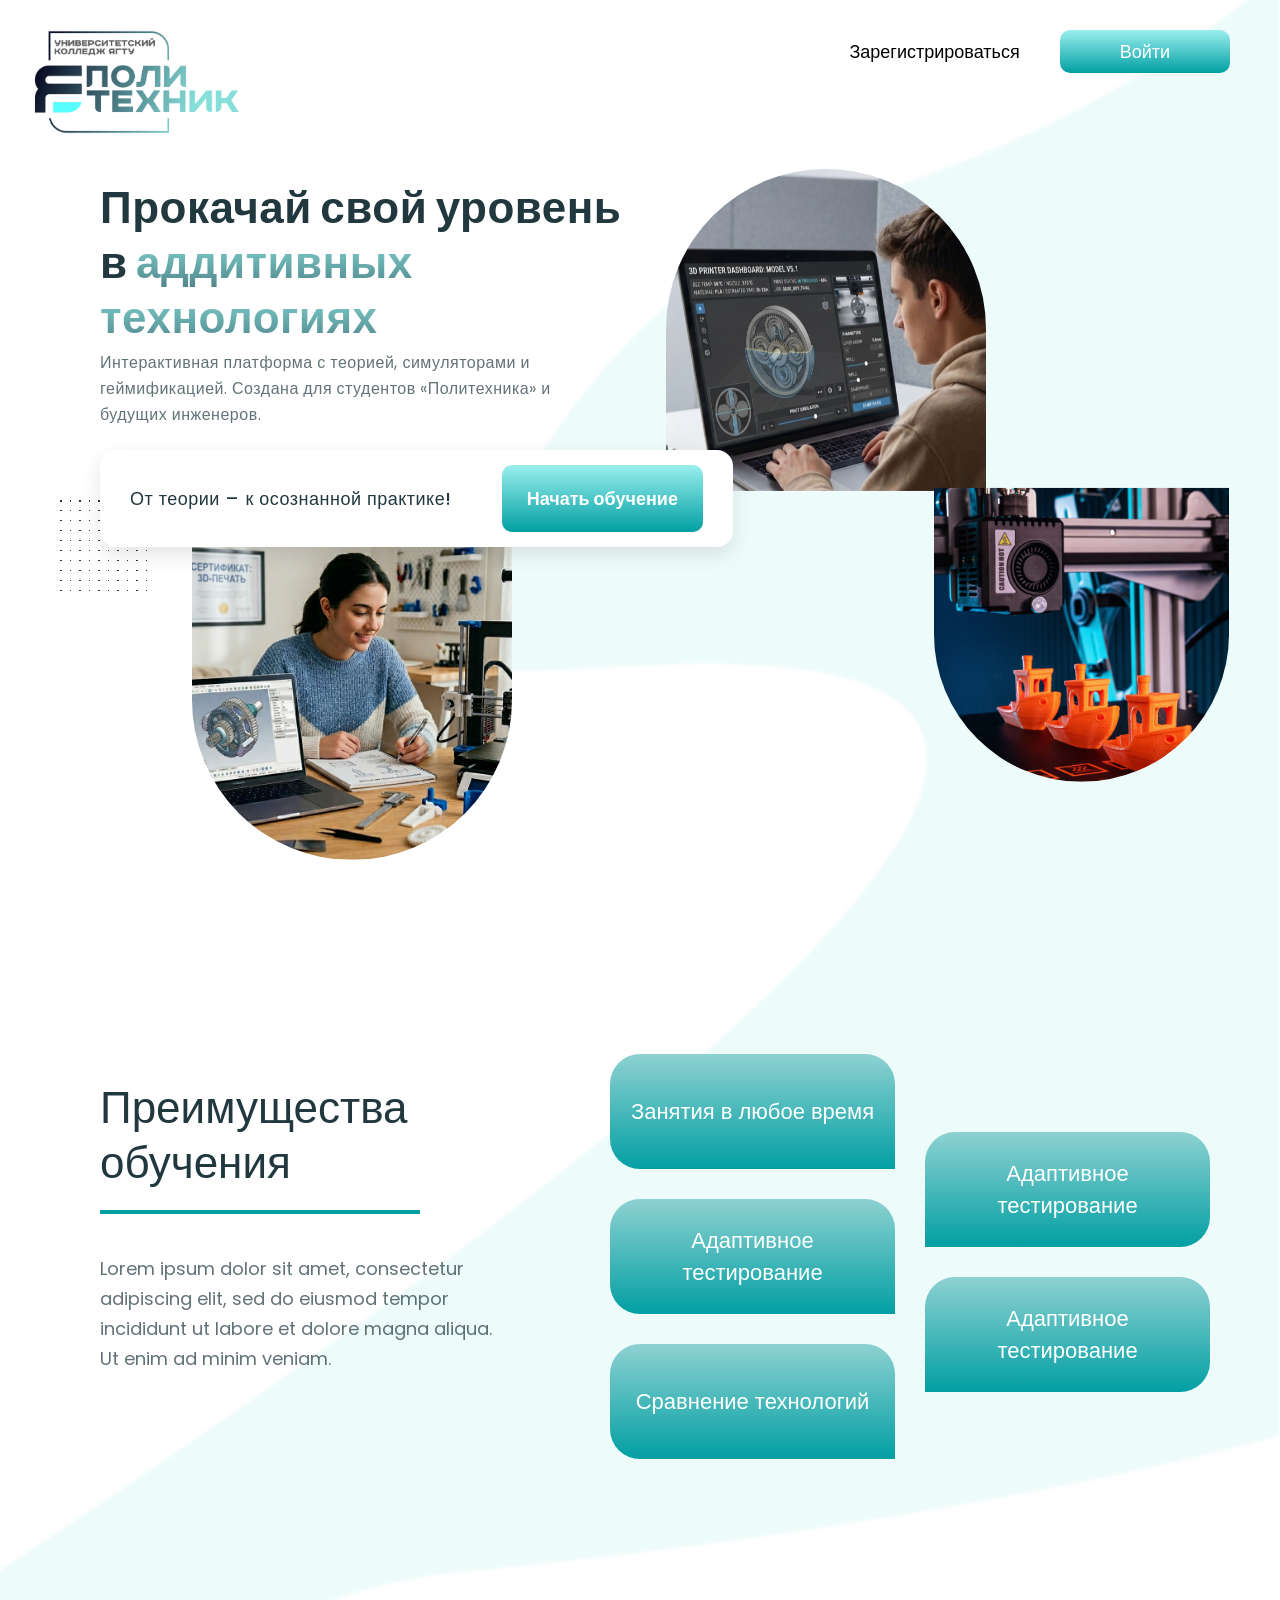
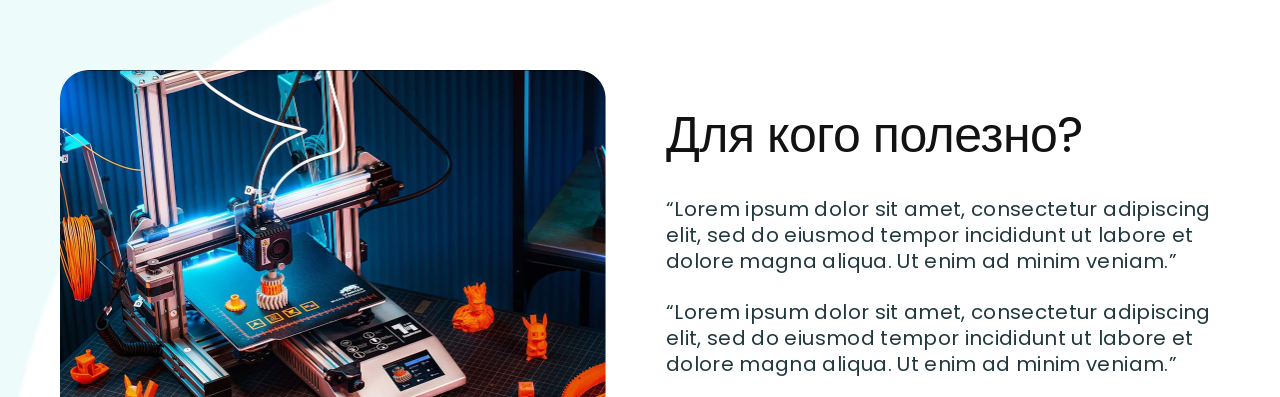
==== Pages/index.html @ 7c8865a9 "index page (Страница превью) - переходы на страницу входа и регистрации - основное превью с информац" ====
<!DOCTYPE html>
<html lang="ru">
<head>
    <meta charset="UTF-8">
    <meta name="viewport" content="width=device-width, initial-scale=1.0, user-scalable=no">
    <title>Главная | Аддитивные технологии</title>
    <link rel="stylesheet" href="index.css">
    <link href="https://fonts.googleapis.com/css2?family=Poppins:wght@400;500;600;700;800;900&display=swap" rel="stylesheet">
</head>
<body>
   <div class="page-container">
    
    <div class="logo">
        <img src="/Pages/img/logo.png" alt="Логотип">
    </div>
    
   <div class="auth-buttons">
        <a href="register.html" class="register-link">Зарегистрироваться</a>
        <a href="login.html" class="login-link">Войти</a>
    </div>

    <div class="auth-vector">
        <img src="/Pages/img/vector_index.png" alt="vector">
    </div>
    
    <div class="content">
        <div class="hero-title">
            Прокачай свой уровень <br>
            в <span class="gradient-text">аддитивных<br>технологиях</span>
        </div>
        
        <div class="hero-subtitle">
            Интерактивная платформа с теорией, симуляторами и геймификацией. Создана для студентов «Политехника» и будущих инженеров.
        </div>
        
        <div class="hero-card">
            <div class="hero-text">
                От теории – к осознанной практике!
            </div>
            <button class="start-btn">Начать обучение</button>
        </div>
    </div>

    <div class="images-block">
        <div class="image-1">
            <img src="/Pages/img/photo2.png" alt="3D печать 1">
        </div>
        <div class="image-2">
            <img src="/Pages/img/photo3.png" alt="3D печать 2">
        </div>
        <div class="image-3">
            <img src="/Pages/img/photo4.png" alt="3D печать 3">
        </div>
    </div>

    <!-- Блок преимуществ -->
    <div class="advantages-section">
        <h2 class="advantages-title">Преимущества<br>обучения</h2>
        <div class="title-line"></div>
        <div class="advantages-quote">
            <p>Lorem ipsum dolor sit amet, consectetur adipiscing elit, sed do eiusmod tempor incididunt ut labore et dolore magna aliqua. Ut enim ad minim veniam.</p>
        </div>
    </div>

    <!-- Элементы в шахматном порядке -->
    <div class="chess-block">
        <div class="chess-column-left">
            <div class="chess-left">
                <span>Занятия в любое время</span>
            </div>
            <div class="chess-left">
                <span>Адаптивное тестирование</span>
            </div>
            <div class="chess-left">
                <span>Сравнение технологий</span>
            </div>
        </div>
        
        <div class="chess-column-right">
            <div class="chess-right">
                <span>Адаптивное тестирование</span>
            </div>
            <div class="chess-right">
                <span>Адаптивное тестирование</span>
            </div>
        </div>
    </div>
    <!-- Блок "Для кого полезно?" -->
    <div class="useful-section">
        <div class="useful-image">
            <img src="/Pages/img/photo5.png" alt="Для кого полезно">
        </div>
        <div class="useful-content">
            <h2 class="useful-title">Для кого полезно?</h2>
            <div class="useful-text">
                <p>“Lorem ipsum dolor sit amet, consectetur adipiscing elit, sed do eiusmod tempor incididunt ut labore et dolore magna aliqua. Ut enim ad minim veniam.”</p>
                <p class="useful-text-second">“Lorem ipsum dolor sit amet, consectetur adipiscing elit, sed do eiusmod tempor incididunt ut labore et dolore magna aliqua. Ut enim ad minim veniam.”</p>
            </div>
        </div>
    </div>
    <!-- Блок сферы применения -->
    <div class="applications-section">
        <h2 class="applications-title">Сферы применения</h2>
        <div class="applications-grid">
            <div class="app-row">
                <button class="app-btn">Группа 1</button>
                <button class="app-btn">Группа 2</button>
                <button class="app-btn">Группа 3</button>
            </div>
            <div class="app-row">
                <button class="app-btn">Группа 4</button>
                <button class="app-btn">Группа 5</button>
            </div>
        </div>
    </div>
<!-- Блок программы обучения с курсами -->
<div class="program-courses-wrapper">
    <div class="bg-vector">
        <img src="/Pages/img/vector_index2.png" alt="фон">
    </div>
    
    <!-- Левая часть: Программа обучения -->
    <div class="program-left">
        <h2 class="program-title">Программа<br>обучения</h2>
        <div class="program-line"></div>
        <div class="program-quote">
            <p>“Lorem ipsum dolor sit amet, consectetur adipiscing elit, sed do eiusmod tempor incididunt ut labore et dolore magna aliqua. Ut enim ad minim veniam.”</p>
        </div>
    </div>
    
    <!-- Правая часть: Курсы -->
    <div class="courses-right">
        <div class="course-card">
            <div class="course-left">
                <span class="course-number">01</span>
                <div class="course-info">
                    <h3 class="course-title">Введение в аддитивные технологии</h3>
                    <span class="course-lessons">4 урока, 8 тестов</span>
                </div>
            </div>
            <div class="course-right">
                <button class="course-expand">+</button>
            </div>
        </div>
        <div class="course-line"></div>
        
        <div class="course-card">
            <div class="course-left">
                <span class="course-number">02</span>
                <div class="course-info">
                    <h3 class="course-title">Основы 3D-моделирования</h3>
                    <span class="course-lessons">6 уроков, 12 тестов</span>
                </div>
            </div>
            <div class="course-right">
                <button class="course-expand">+</button>
            </div>
        </div>
        <div class="course-line"></div>
        
        <div class="course-card">
            <div class="course-left">
                <span class="course-number">03</span>
                <div class="course-info">
                    <h3 class="course-title">Материалы и технологии печати</h3>
                    <span class="course-lessons">5 уроков, 10 тестов</span>
                </div>
            </div>
            <div class="course-right">
                <button class="course-expand">+</button>
            </div>
        </div>
        <div class="course-line"></div>
        
        <div class="course-card">
            <div class="course-left">
                <span class="course-number">04</span>
                <div class="course-info">
                    <h3 class="course-title">Постобработка и финиширование</h3>
                    <span class="course-lessons">4 урока, 8 тестов</span>
                </div>
            </div>
            <div class="course-right">
                <button class="course-expand">+</button>
            </div>
        </div>
        <div class="course-line"></div>
    </div>
</div>

</div>

    <script>
        function createDotOrnament() {
            const ornament = document.createElement('div');
            ornament.className = 'dot-ornament';
            
            // Создаем 100 точек (10x10)
            for (let i = 0; i < 100; i++) {
                const dot = document.createElement('div');
                dot.className = 'dot';
                ornament.appendChild(dot);
            }
            
            // Вставляем после hero-card
            const heroCard = document.querySelector('.hero-card');
            heroCard.insertAdjacentElement('afterend', ornament);
        }
        
        createDotOrnament();
    </script>

    <script>
        // Функция для создания раскрывающихся блоков
        function initCourseAccordion() {
            const expandButtons = document.querySelectorAll('.course-expand');
            
            // Для каждого курса добавляем раскрывающийся блок один раз
            expandButtons.forEach((button, index) => {
                const courseCard = button.closest('.course-card');
                
                // Создаем блок с раскрывающимся контентом один раз
                const expandableContent = document.createElement('div');
                expandableContent.className = 'course-expandable-content';
                expandableContent.innerHTML = `
                    <div class="expandable-inner">
                        <h4>Содержание курса:</h4>
                        <ul>
                            <li>Введение в тему</li>
                            <li>Основные понятия и термины</li>
                            <li>Практические задания</li>
                            <li>Итоговое тестирование</li>
                        </ul>
                        <p>После завершения курса вы получите сертификат.</p>
                    </div>
                `;
                
                // Вставляем блок после course-card
                courseCard.insertAdjacentElement('afterend', expandableContent);
                
                // Скрываем блок по умолчанию
                expandableContent.style.display = 'none';
                
                // Добавляем обработчик клика
                button.addEventListener('click', function() {
                    // Проверяем текущее состояние блока
                    const isVisible = expandableContent.style.display === 'block';
                    
                    if (isVisible) {
                        // Скрываем блок
                        expandableContent.style.display = 'none';
                        // Возвращаем кнопку в исходное положение
                        this.style.transform = 'rotate(0deg)';
                    } else {
                        // Показываем блок
                        expandableContent.style.display = 'block';
                        // Поворачиваем кнопку на 45 градусов
                        this.style.transform = 'rotate(45deg)';
                    }
                });
            });
        }
        
        // Запускаем функцию после загрузки страницы
        document.addEventListener('DOMContentLoaded', initCourseAccordion);
    </script>
</body>
</html>
---- Pages/index.css ----
* {
    margin: 0;
    padding: 0;
    box-sizing: border-box;
}

body {
    font-family: 'Poppins', sans-serif;
    background: #FFFFFF;
    min-height: 100vh;
    display: flex;
    justify-content: center;
    align-items: center;
}

.page-container {
    position: relative;
    width: 100%;
    max-width: 1440px;
    min-height: 100vh;
    background: #FFFFFF;
    margin: 0 auto;
    overflow-x: hidden;
}

.vector-bg {
    position: absolute;
    width: 1458px;
    height: 2263px;
    left: -4px;
    top: 100px;
    filter: blur(2px);
    opacity: 0.3;
    pointer-events: none;
    z-index: 0;
}

.logo {
    position: absolute;
    width: 225px;
    height: auto;
    left: 20px;
    top: 20px;
    z-index: 100;
}

.logo img {
    width: 100%;
    height: auto;
    object-fit: contain;
}

.auth-buttons {
    position: absolute;
    right: 50px;
    top: 30px;
    display: flex;
    gap: 30px;
    z-index: 100;
}

.register-link {
    font-family: 'Poppins', sans-serif;
    font-weight: 500;
    font-size: 18px;
    color: #000000;
    background: none;
    border: none;
    cursor: pointer;
    transition: all 0.2s ease;
    padding: 8px 10px;
    text-decoration: none;
}

.register-link:hover {
    transform: scale(1.05);
    opacity: 0.95;
}

.login-link {
    font-family: 'Poppins', sans-serif;
    font-weight: 500;
    font-size: 18px;
    color: #FFFFFF;
    background: linear-gradient(180deg, #9AEFEE 0%, #029FA3 100%);
    border: none;
    border-radius: 10px;
    padding: 8px 60px;
    cursor: pointer;
    transition: all 0.2s ease;
    text-decoration: none;
}

.login-link:hover {
    transform: scale(1.1);
    opacity: 0.95;
}

/* Векторное изображение */
.auth-vector {
    position: absolute;
    pointer-events: none;
    width: 100%;
    top: -30px;
}

.auth-vector img {
    width: 100%;
    height: 100%;
    object-fit: contain;
}

.hero-title {
    position: absolute;
    width: 600px;
    left: 100px;
    top: 180px;
    font-family: 'Poppins', sans-serif;
    font-weight: 800;
    font-size: 44px;
    line-height: 55px;
    letter-spacing: 0.5px;
    color: #21383E;
    z-index: 10;
    max-width: 600px; 
}

.gradient-text {
    background: linear-gradient(180deg, #86E0D9 0%, #4D7E85 100%);
    -webkit-background-clip: text;
    background-clip: text;
    color: transparent;
    display: inline; 
}
.hero-subtitle {
    position: absolute;
    width: 500px;
    left: 100px;
    top: 350px;
    font-family: 'Poppins', sans-serif;
    font-weight: 400;
    font-size: 16px;
    line-height: 26px;
    letter-spacing: 0.5px;
    color: #21383E;
    opacity: 0.7;
    z-index: 10;
}
.hero-card {
    position: absolute;
    left: 100px;
    top: 450px;
    background: #FFFFFF;
    border-radius: 16px;
    padding: 15px 30px;
    box-shadow: 0 8px 20px rgba(0, 0, 0, 0.1);
    z-index: 10;
    display: flex;
    flex-direction: row;
    align-items: center;
    gap: 50px;
}

.hero-text {
    font-family: 'Poppins', sans-serif;
    font-weight: 500;
    font-size: 18px;
    line-height: 26px;
    letter-spacing: 0.5px;
    color: #21383E;
    white-space: nowrap;
}

.start-btn {
    background: linear-gradient(180deg, #9AEFEE 0%, #029FA3 100%);
    border: none;
    border-radius: 10px;
    padding: 20px 25px;
    font-family: 'Poppins', sans-serif;
    font-weight: 700;
    font-size: 18px;
    color: #FFFFFF;
    cursor: pointer;
    transition: all 0.2s ease;
    white-space: nowrap;
}

.start-btn:hover {
    transform: scale(1.1);
    opacity: 0.95;
}
.dot-ornament {
    position: absolute;
    width: 81.5px;
    height: 91.5px;
    left: 60px;
    top: 500px;
    display: grid;
    grid-template-columns: repeat(10, 1.5px);
    gap: 8px;
    z-index: 9;
}

.dot {
    width: 1.5px;
    height: 1.5px;
    background: #21383E;
}
.image-1 {
    position: absolute;
    width: 25%;
    max-width: 450px;
    left: 52%;
    top: 330px;
    transform: translateY(-50%);
    pointer-events: none;
    z-index: 0;
    border-radius: 300px 300px 0 0;
    overflow: hidden;
}

.image-1 img {
    width: 100%;
    height: auto;
    object-fit: contain;
    display: block;
}
.image-2 {
   position: absolute;
    width: 25%;
    max-width: 450px;
    left: 15%;
    top: 700px;
    transform: translateY(-50%);
    pointer-events: none;
    z-index: 0;
    border-radius: 0 0 300px 300px;
    overflow: hidden;
}

.image-2 img {
    width: 100%;
    height: auto;
    object-fit: contain;
    display: block;
}
.image-3 {
    position: absolute;
    width: 23%;
    max-width: 450px;
    left: 73%;
    top: 635px;
    transform: translateY(-50%);
    pointer-events: none;
    z-index: 0;
    border-radius: 0 0 300px 300px;
    overflow: hidden;
}

.image-3 img {
    width: 100%;
    height: auto;
    object-fit: contain;
    display: block;
}
/* ========== БЛОК ПРЕИМУЩЕСТВ ========== */
.advantages-section {
    position: relative;
    width: 100%;
    max-width: 1440px;
    margin: 0 auto;
    top: 1000px;
    padding: 80px 100px;
    z-index: 10;
}

.advantages-title {
    font-family: 'Poppins', sans-serif;
    font-weight: 500;
    font-size: 44px;
    line-height: 55px;
    color: #21383E;
    margin-bottom: 20px;
}

.title-line {
    width: 320px;
    height: 4px;
    background: #029FA3;
    margin-bottom: 40px;
}

.advantages-quote {
    max-width: 500px;
}

.advantages-quote p {
    font-family: 'Poppins', sans-serif;
    font-weight: 400;
    font-size: 18px;
    line-height: 30px;
    width: 400px;
    color: #21383E;
    opacity: 0.7;
    margin: 0;
}
/* ========== ШАХМАТНЫЙ ПОРЯДОК ========== */
.chess-block {
    position: relative;
    width: 600px;
    margin-left: auto;
    margin-right: 0;
    display: flex;
    gap: 30px;
    top: 600px;
    right: 70px;
}

.chess-column-left {
    display: flex;
    flex-direction: column;
    gap: 30px;
    width: 316px;
}

.chess-column-right {
    display: flex;
    flex-direction: column;
    gap: 30px;
    width: 316px;
    margin-top: 78px;
    margin-bottom: 78px;
}

.chess-left {
    background: linear-gradient(180deg, #8ED1D1 0%, #029FA3 100%);
    border-radius: 30px 30px 0 30px;
    display: flex;
    align-items: center;
    justify-content: center;
    text-align: center;
    padding: 20px;
    height: 115px;
}

.chess-right {
    background: linear-gradient(180deg, #8ED1D1 0%, #029FA3 100%);
    border-radius: 30px 30px 30px 0;
    display: flex;
    align-items: center;
    justify-content: center;
    text-align: center;
    padding: 20px;
    height: 115px;
}

.chess-left span,
.chess-right span {
    font-family: 'Poppins', sans-serif;
    font-weight: 500;
    font-size: 22px;
    line-height: 32px;
    color: #FFFFFF;
}/* ========== ДЛЯ КОГО ПОЛЕЗНО? ========== */
.useful-section {
    position: relative;
    width: 100%;
    max-width: 1280px;
    display: flex;
    align-items: center;
    justify-content: space-between;
    gap: 60px;
    padding: 0 60px;
    z-index: 10;
    top: 800px;
}

.useful-image {
    flex-shrink: 0;
    width: 546px;
    height: 365px;
    border-radius: 28px;
    overflow: hidden;
}

.useful-image img {
    width: 100%;
    height: 100%;
    object-fit: cover;
}

.useful-content {
    flex: 1;
    max-width: 600px;
}

.useful-title {
    font-family: 'Poppins', sans-serif;
    font-weight: 400;
    font-size: 50px;
    line-height: 62px;
    letter-spacing: -0.5px;
    color: #121212;
    margin-bottom: 30px;
}

.useful-text p {
    font-family: 'Poppins', sans-serif;
    font-weight: 400;
    font-size: 20px;
    line-height: 26px;
    letter-spacing: 0.346px;
    color: #21383E;
    margin-bottom: 25px;
}

.useful-text-second {
    margin-top: 20px;
}
/* ========== СФЕРЫ ПРИМЕНЕНИЯ ========== */
.applications-section {
    position: relative;
    width: 100%;
    max-width: 1280px;
    top: 850px;
}

.applications-title {
    font-family: 'Poppins', sans-serif;
    font-weight: 500;
    font-size: 32px;
    line-height: 32px;
    text-align: center;
    margin-bottom: 20px;
}

.applications-grid {
    display: flex;
    flex-direction: column;
    align-items: center;
    gap: 20px;
}

.app-row {
    display: flex;
    justify-content: center;
    gap: 30px;
    flex-wrap: wrap;
}

.app-btn {
    width: 210px;
    height: 46px;
    background: linear-gradient(90deg, #6FB9B7 52%, #029FA3 100%);
    border: none;
    border-radius: 20px;
    font-family: 'Nunito', 'Poppins', sans-serif;
    font-weight: 700;
    font-size: 20px;
    line-height: 27px;
    text-align: center;
    color: #FFFFFF;
    cursor: pointer;
    transition: all 0.2s ease;
}

.app-btn:hover {
    transform: scale(1.05);
    opacity: 0.95;
}
/* ========== ПРОГРАММА ОБУЧЕНИЯ С КУРСАМИ ========== */
.program-courses-wrapper {
    position: relative;
    width: 100%;
    max-width: 1280px;
    margin: 0 auto;
    display: flex;
    gap: 60px;
    padding: 0 60px;
    z-index: 10;
    top: 950px;
}

/* Левая часть */
.program-left {
    flex-shrink: 0;
    max-width: 400px;
}

.program-title {
    font-family: 'Poppins', sans-serif;
    font-weight: 500;
    font-size: 44px;
    line-height: 55px;
    color: #21383E;
    margin-bottom: 20px;
}

.program-line {
    width: 320px;
    height: 4px;
    background: #029FA3;
    margin-bottom: 40px;
}

.program-quote {
    max-width: 400px;
}

.program-quote p {
    font-family: 'Poppins', sans-serif;
    font-weight: 400;
    font-size: 18px;
    line-height: 30px;
    color: #21383E;
    opacity: 0.7;
    margin: 0;
}

/* Правая часть - курсы */
.courses-right {
    flex: 1;
    max-width: 700px;
    margin-top: 170px;
}

.course-card {
    display: flex;
    align-items: center;
    justify-content: space-between;
    gap: 30px;
    padding-bottom: 20px;
    margin-bottom: 0px;
}

.course-card:last-child {
    margin-bottom: 0;
}

.course-left {
    display: flex;
    align-items: flex-start;
    gap: 20px;
    flex: 1;
}

.course-number {
    font-family: 'Poppins', sans-serif;
    font-weight: 900;
    font-size: 36px;
    line-height: 46px;
    letter-spacing: -0.5px;
    background: linear-gradient(0deg, #029FA3, #029FA3);
    -webkit-background-clip: text;
    background-clip: text;
    color: transparent;
    flex-shrink: 0;
    min-width: 60px;
}

.course-info {
    flex: 1;
}

.course-title {
    font-family: 'Poppins', sans-serif;
    font-weight: 500;
    font-size: 24px;
    line-height: 32px;
    color: #404852;
    margin: 0 0 8px 0;
}

.course-lessons {
    font-family: 'Poppins', sans-serif;
    font-weight: 400;
    font-size: 14px;
    line-height: 20px;
    color: #404852;
    opacity: 0.7;
}

.course-right {
    display: flex;
    align-items: center;
    justify-content: flex-end;
    flex-shrink: 0;
    width: 50px;
}

.course-expand {
    width: 30px;
    height: 30px;
    background: none;
    border: none;
    font-size: 50px;
    font-weight: 400;
    color: #029FA3;
    cursor: pointer;
    transition: all 0.2s ease;
    display: flex;
    align-items: center;
    justify-content: center;
    line-height: 1;
}

.course-expand:hover {
    transform: scale(1.1);
    opacity: 0.95;
}

.course-line {
    width: 100%;
    height: 2px;
    background: #029FA3;
    margin: 0 0 20px 0;
}

/* Векторное изображение на фоне */
.bg-vector {
    position: absolute;
    pointer-events: none;
    width: 100%;
    top: -820px;
    left: 0;
    z-index: 0;
}

.bg-vector img {
    width: 100%;
    height: auto;
}
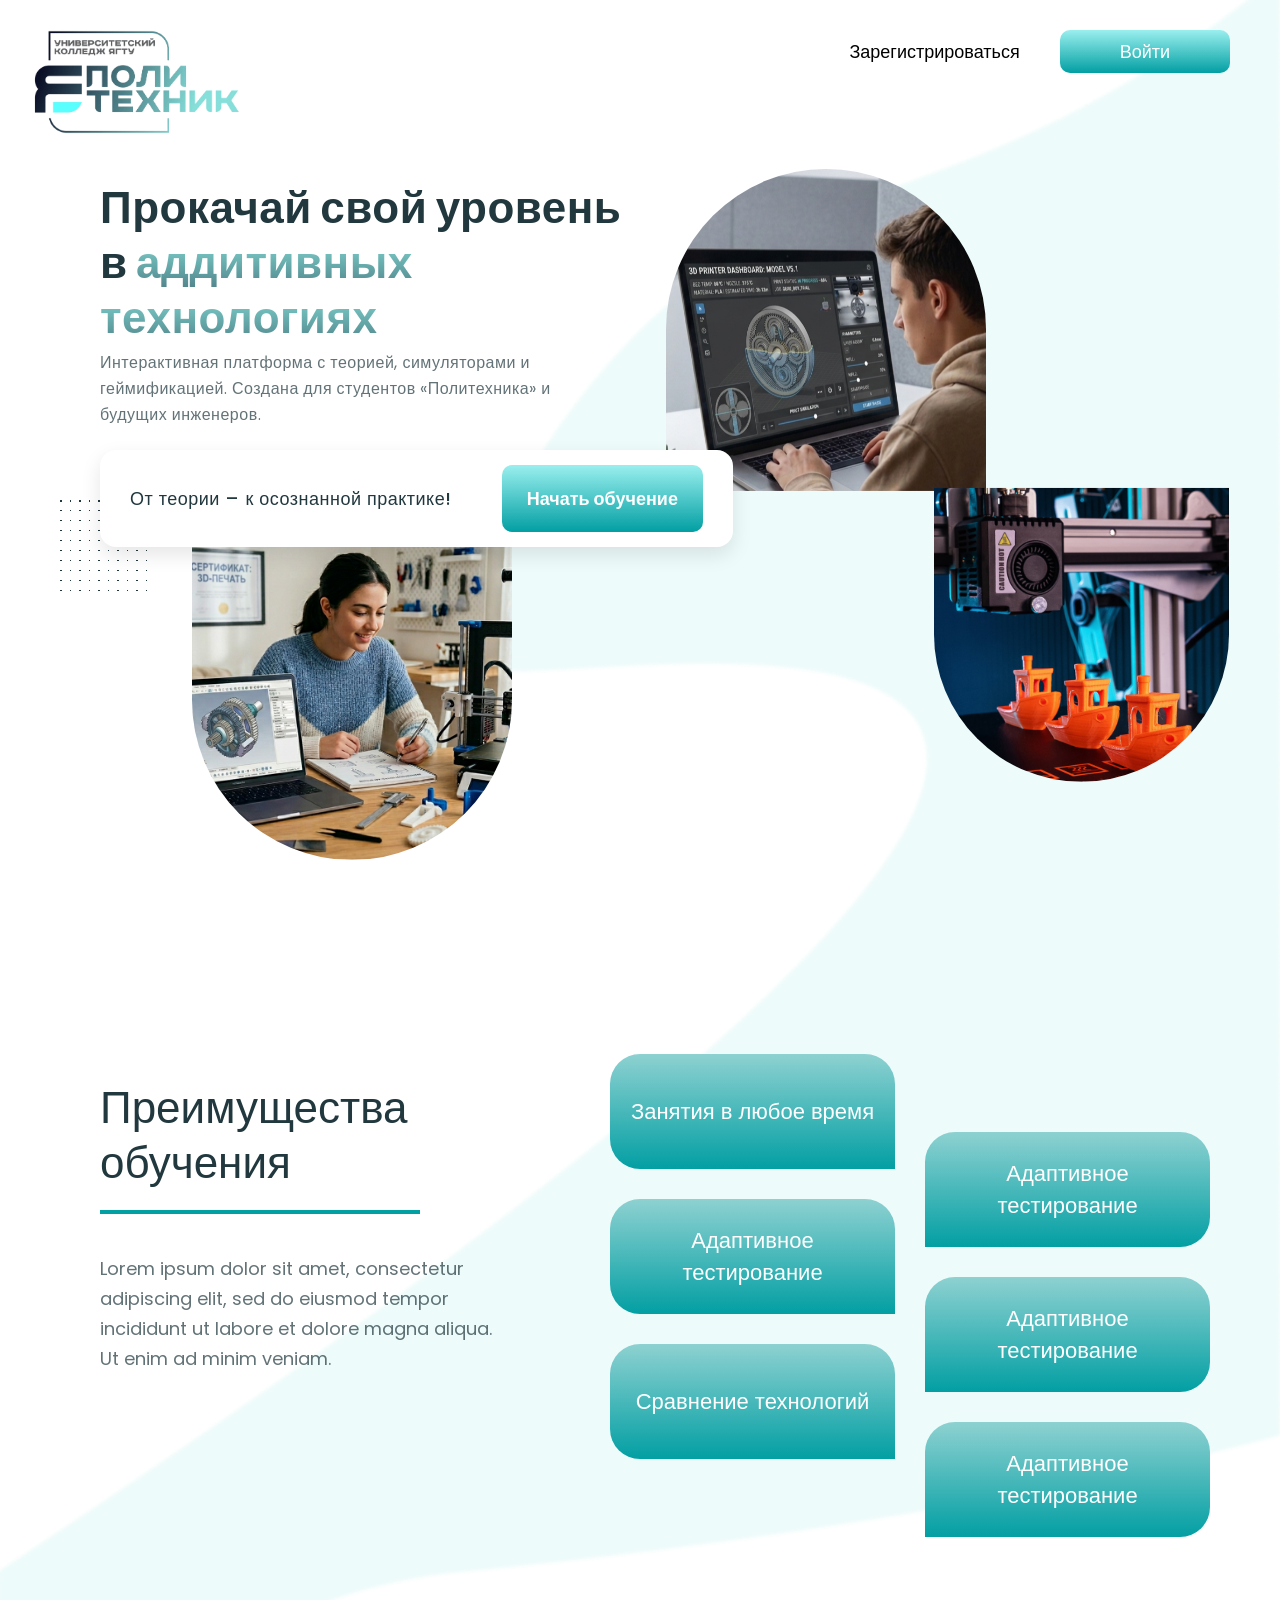
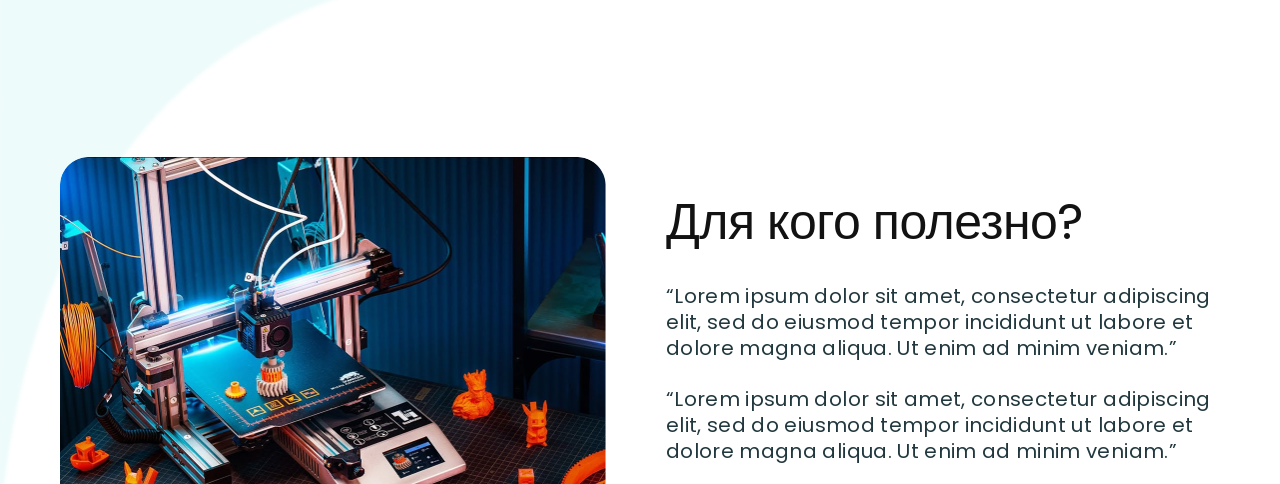
==== commit c2c959a4: "media 375*667 index, login, register" ====
--- a/Pages/index.html
+++ b/Pages/index.html
@@ -26,7 +26,7 @@
     <div class="content">
         <div class="hero-title">
             Прокачай свой уровень <br>
-            в <span class="gradient-text">аддитивных<br>технологиях</span>
+            в <span class="gradient-text">аддитивных<br> технологиях</span>
         </div>
         
         <div class="hero-subtitle">
@@ -77,6 +77,9 @@
         </div>
         
         <div class="chess-column-right">
+            <div class="chess-right">
+                <span>Адаптивное тестирование</span>
+            </div>
             <div class="chess-right">
                 <span>Адаптивное тестирование</span>
             </div>
@@ -264,5 +267,42 @@
         // Запускаем функцию после загрузки страницы
         document.addEventListener('DOMContentLoaded', initCourseAccordion);
     </script>
+
+<script>
+    function initMobileLayout() {
+        if (window.innerWidth <= 480 && window.innerHeight <= 700) {
+            const content = document.querySelector('.content');
+            if (content && !document.querySelector('.mobile-hero')) {
+                // Получаем элементы
+                const heroTitle = document.querySelector('.hero-title');
+                const heroCard = document.querySelector('.hero-card');
+                const image1 = document.querySelector('.image-1');
+                
+                if (heroTitle && heroCard && image1) {
+                    // Создаём контейнер для картинки и заголовка
+                    const mobileHero = document.createElement('div');
+                    mobileHero.className = 'mobile-hero';
+                    
+                    const imageBlock = document.createElement('div');
+                    imageBlock.className = 'mobile-hero-image';
+                    const imgClone = image1.querySelector('img').cloneNode(true);
+                    imageBlock.appendChild(imgClone);
+                    
+                    const titleClone = heroTitle.cloneNode(true);
+                    
+                    mobileHero.appendChild(imageBlock);
+                    mobileHero.appendChild(titleClone);
+                    
+                    heroTitle.style.display = 'none';
+                    image1.style.display = 'none';
+                    
+                    content.insertBefore(mobileHero, heroCard);
+                }
+            }
+        }
+    }
+    
+    document.addEventListener('DOMContentLoaded', initMobileLayout);
+</script>
 </body>
 </html>
--- a/Pages/index.css
+++ b/Pages/index.css
@@ -329,7 +329,7 @@
     gap: 30px;
     width: 316px;
     margin-top: 78px;
-    margin-bottom: 78px;
+    margin-bottom: 20px;
 }
 
 .chess-left {
@@ -630,4 +630,309 @@
     width: 100%;
     height: auto;
 }
-
+/* ========== АДАПТАЦИЯ ТОЛЬКО ДЛЯ 375x667 ========== */
+@media (max-width: 480px) and (max-height: 700px) {
+    .page-container {
+        padding: 0 15px;
+        overflow-x: hidden;
+    }
+
+    .image-1, .image-2, .image-3, .auth-vector, .dot-ornament {
+        display: none;
+    }
+
+    .logo {
+        position: relative !important;
+        width: 80px !important;
+        left: auto !important;
+        top: auto !important;
+        margin: 10px 0 0 0;
+    }
+
+    .auth-buttons {
+        position: relative !important;
+        right: auto !important;
+        top: auto !important;
+        display: flex;
+        justify-content: flex-end;
+        gap: 6px;
+        margin: -32px 0 10px 0;
+    }
+
+    .register-link {
+        font-size: 12px;
+        padding: 3px 6px;
+    }
+
+    .login-link {
+        font-size: 12px;
+        padding: 3px 12px;
+    }
+
+    .mobile-hero {
+        display: flex;
+        flex-direction: column;
+        align-items: center;
+        gap: 10px;
+        margin: 5px 0 15px 0;
+    }
+
+    .mobile-hero-image {
+        width: 100%;
+        max-width: 180px;
+        margin: 0 auto;
+    }
+
+    .mobile-hero-image img {
+        width: 100%;
+        height: auto;
+        border-radius: 150px 150px 0 0;
+        object-fit: cover;
+        display: block;
+    }
+    .hero-title {
+        position: relative !important;
+        left: auto !important;
+        top: auto !important;
+        width: 100% !important;
+        text-align: center !important;
+        font-size: 18px !important;
+        line-height: 24px !important;
+        margin: 0 !important;
+    }
+
+    .hero-title br {
+        display: none;
+    }
+
+    .hero-title .gradient-text {
+        font-size: 18px;
+    }
+
+    .hero-subtitle {
+        display: none;
+    }
+
+    .hero-card {
+        position: relative !important;
+        left: auto !important;
+        top: auto !important;
+        display: flex !important;
+        flex-direction: row !important;
+        align-items: center !important;
+        justify-content: space-between !important;
+        gap: 10px !important;
+        padding: 10px 15px !important;
+        margin: 15px 0 20px 0 !important;
+        background: #FFFFFF;
+        border-radius: 12px;
+        box-shadow: 0 4px 12px rgba(0, 0, 0, 0.1);
+    }
+
+    .hero-text {
+        font-size: 12px !important;
+        white-space: normal !important;
+        text-align: left;
+        flex: 1;
+    }
+
+    .start-btn {
+        padding: 8px 15px !important;
+        font-size: 12px !important;
+        white-space: nowrap;
+        flex-shrink: 0;
+        border-radius: 8px;
+    }
+
+    .advantages-section {
+        position: relative !important;
+        top: auto !important;
+        padding: 15px 0;
+        margin: 15px 0;
+        text-align: center;
+    }
+
+    .advantages-title {
+        font-size: 20px;
+        line-height: 26px;
+    }
+
+    .title-line {
+        width: 100px;
+        margin: 0 auto 15px auto;
+    }
+
+    .advantages-quote p {
+        width: 100%;
+        font-size: 11px;
+        line-height: 16px;
+    }
+    .chess-block {
+        position: relative !important;
+        width: 100% !important;
+        top: auto !important;
+        right: auto !important;
+        flex-direction: row;
+        gap: 8px;
+        margin: 15px 0;
+    }
+
+    .chess-column-left, .chess-column-right {
+        width: calc(50% - 4px);
+        gap: 8px;
+        margin: 0 !important;
+    }
+
+    .chess-left, .chess-right {
+        height: auto;
+        min-height: 55px;
+        padding: 8px;
+    }
+
+    .chess-left span, .chess-right span {
+        font-size: 11px;
+        line-height: 14px;
+    }
+
+    .useful-section {
+        position: relative !important;
+        top: auto !important;
+        flex-direction: column;
+        gap: 12px;
+        padding: 0;
+        margin: 20px 0;
+    }
+
+    .useful-image {
+        width: 100%;
+        height: auto;
+        border-radius: 16px;
+    }
+
+    .useful-title {
+        font-size: 22px;
+        line-height: 28px;
+        text-align: center;
+    }
+
+    .useful-text p {
+        font-size: 11px;
+        line-height: 16px;
+        text-align: center;
+    }
+
+    .applications-section {
+        position: relative !important;
+        top: auto !important;
+        margin: 20px 0;
+    }
+
+    .applications-title {
+        font-size: 18px;
+        text-align: center;
+    }
+
+    .app-row {
+        gap: 8px;
+        justify-content: center;
+    }
+
+    .app-btn {
+        width: calc(33.33% - 6px);
+        min-width: 90px;
+        max-width: none;
+        height: 36px;
+        font-size: 11px;
+        border-radius: 12px;
+    }
+
+    .program-courses-wrapper {
+        position: relative !important;
+        top: auto !important;
+        flex-direction: column;
+        gap: 8px;
+        padding: 0;
+        margin: 15px 0;
+    }
+
+    .program-left {
+        text-align: center;
+        max-width: 100%;
+        margin-bottom: 0;
+    }
+
+    .program-title {
+        font-size: 22px;
+        line-height: 28px;
+        margin-bottom: 8px;
+    }
+
+    .program-line {
+        width: 100px;
+        margin: 0 auto 12px auto;
+        height: 2px;
+    }
+
+    .program-quote {
+        display: none;
+    }
+
+    .courses-right {
+        margin-top: 0;
+        max-width: 100%;
+    }
+
+    .course-card {
+        display: flex;
+        align-items: center;
+        justify-content: space-between;
+        gap: 10px;
+        padding: 8px 0;
+        margin: 0;
+    }
+
+    .course-number {
+        font-size: 22px;
+        font-weight: 900;
+        min-width: 35px;
+        line-height: 1;
+    }
+
+    .course-info {
+        flex: 1;
+    }
+
+    .course-title {
+        font-size: 14px;
+        font-weight: 600;
+        line-height: 18px;
+        margin: 0 0 3px 0;
+    }
+
+    .course-lessons {
+        font-size: 10px;
+        line-height: 12px;
+        opacity: 0.7;
+    }
+
+    .course-right {
+        width: 30px;
+    }
+
+    .course-expand {
+        width: 24px;
+        height: 24px;
+        font-size: 32px;
+    }
+
+    .course-line {
+        height: 1px;
+        margin: 0 0 6px 0;
+        background: #029FA3;
+        opacity: 0.4;
+    }
+
+    .bg-vector {
+        display: none;
+    }
+}
